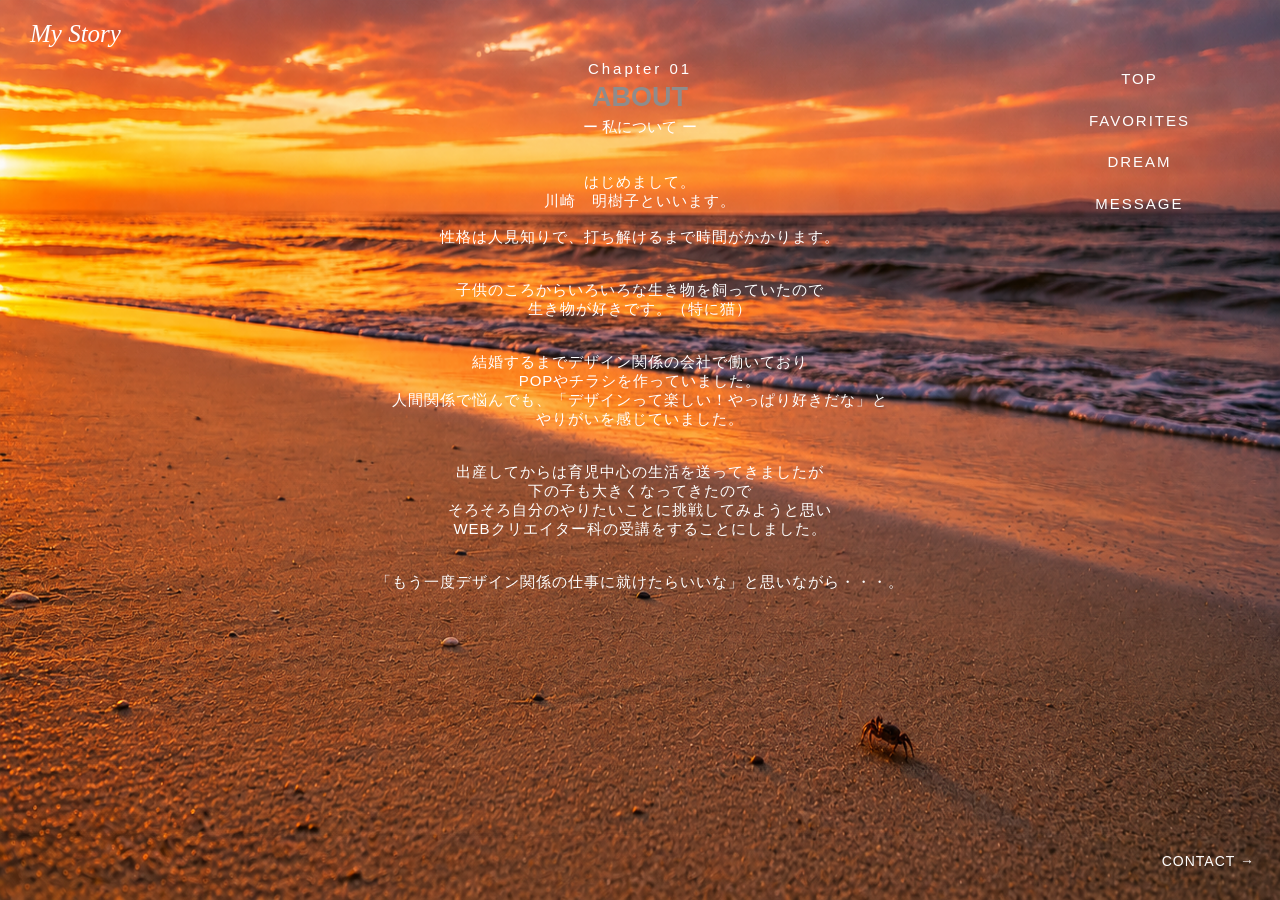
==== about.html @ 0c9deefb "Add files via upload" ====
<!DOCTYPE html>
<html lang="ja">

<head>
    <meta charset="UTF-8">
    <meta name="viewport" content="width=device-width, initial-scale=1.0">
    <title>ABOUT</title>
    <link rel="stylesheet" href="css/style.css">
</head>

<body>
    <section class="about-page">
        <p class="my-story">My Story</p>
        <nav class="nav">
            <a href="index.html">TOP</a>
            <a href="favorites.html">FAVORITES</a>
            <a href="dream.html"> DREAM</a>
            <a href="message.html">MESSAGE</a>
        </nav>
        <p class="Chapter">Chapter 01</p>
        <h2>ABOUT</h2>
        <p>ー 私について ー</p>
        <br>
        <br>
        <p class="about-text">
            はじめまして。 <br>
            川崎　明樹子といいます。<br><br>
            性格は人見知りで、打ち解けるまで時間がかかります。<br><br><br>
            子供のころからいろいろな生き物を飼っていたので <br>
            生き物が好きです。（特に猫）
            <br> <br><br>
            結婚するまでデザイン関係の会社で働いており <br>
            POPやチラシを作っていました。<br>
            人間関係で悩んでも、「デザインって楽しい！やっぱり好きだな」と <br>
            やりがいを感じていました。
            <br> <br> <br>
            出産してからは育児中心の生活を送ってきましたが <br>
            下の子も大きくなってきたので <br>
            そろそろ自分のやりたいことに挑戦してみようと思い <br>
            WEBクリエイター科の受講をすることにしました。 <br> <br><br>
            「もう一度デザイン関係の仕事に就けたらいいな」と思いながら・・・。
        </p>
    </section>

    <a href="contact.html" class="contact">
        CONTACT →
        <span>Let's talk.</span>
    </a>



</body>

</html>
---- css/style.css ----
* {
    margin: 0;
    padding: 0;
    box-sizing: border-box;
}


body {
    font-family: sans-serif;
}


/* TOP画像部分 */

.hero {
    width: 100%;
    height: 100vh;
    background-image:
        url(../images/top.jpg);
    background-size: cover;
    background-position: center center;
    position: relative;
    z-index: 1;
}

.overlay {
    position: absolute;
    top: 0;
    left: 0;
    width: 100%;
    height: 100%;
    background: rgba(0, 0, 0, 0.30);
    z-index: 2;
}

/* タイトル */

.hero-text {
    position: absolute;
    top: 30%;
    right: 10%;
    color: white;
    text-align: center;
    z-index: 3;
}


.hero-text h1 {
    font-family: "Alex Brush", cursive;
    font-size: 90px;
    font-weight: 590;
    letter-spacing: 1px;
}


.subtitle {
    font-size: 16px;
    letter-spacing: 2px;
}

.top-my-story {
    font-family: "Times New Roman", serif;
    font-size: 30px;
    font-style: italic;
    color: white;
    margin-top: 37px;
    letter-spacing: 2px;
}


.concept {
    margin-top: 35px;
    font-size: 20px;
    line-height: 1.8;
    letter-spacing: 2px;
}


/* CONTACT */

.contact {
    position: absolute;
    right: 40px;
    bottom: 40px;
    color: white !important;
    text-decoration: none;
    font-size: 14px;
    transition: .3s;
    z-index: 3;
    letter-spacing: 2px;
}

.contact span {
    display: block;
    opacity: 0;
    transform: translateY(10px);
    transition: .3s;
    z-index: 3;
}

.contact:hover {
    color: white !important;
}

.contact:hover span {
    opacity: 1;
    transform: translateY(0);
}

.navigation {
    position: absolute;
    right: 12%;
    bottom: 15%;
    display: flex;
    flex-direction: column;
    gap: 18px;
    text-align: right;
    z-index: 3;
}

.navigation a {
    position: relative;
    left: 0;
    color: white;
    text-decoration: none;
    font-size: 15px;
    letter-spacing: 3px;
    opacity: 0;
    transform: translateY(25px);
    animation: navFadeUp 1s ease-out forwards;
    transition: color .4s ease, left .4s ease;
}

.navigation a:nth-child(1) {
    animation-delay: 0.3s;
}

.navigation a:nth-child(2) {
    animation-delay: 0.6s;
}

.navigation a:nth-child(3) {
    animation-delay: 0.9s;
}

.navigation a:nth-child(4) {
    animation-delay: 1.2s;
}

/* 下からふわっと表示 */
@keyframes navFadeUp {
    from {
        opacity: 0;
        transform: translateY(25px);
    }

    to {
        opacity: 1;
        transform: translateY(0);
    }
}

/* hoverしたとき少し左へ */
.navigation a:hover {
    left: -8px;
}

/* hover色 */

.about:hover {
    color: #b69504;
    transform: translateX(-8px);
}


.favorites:hover {
    color: #ee398d;
    transform: translateX(-8px);
}


.dream:hover {
    color: #a538e4;
    transform: translateX(-8px);
}


.message:hover {
    color: #25abf8;
    transform: translateX(-8px);
}

/* =========================
   スマホ表示
   ========================= */

@media screen and (max-width: 768px) {

    /* TOP画像 */
    .hero {
        height: 100vh;
        min-height: 600px;
        background-position: center center;
    }

    /* タイトル */
    .hero-text {
        top: 25%;
        right: 0;
        left: 0;
        width: 100%;
        padding: 0 20px;
    }

    .hero-text h1 {
        font-size: 55px;
        letter-spacing: 1px;
        line-height: 1.2;
    }

    .subtitle {
        font-size: 13px;
        letter-spacing: 1.5px;
        margin-top: 10px;
    }

    .top-my-story {
        font-size: 25px;
        margin-top: 30px;
    }

    .concept {
        margin-top: 25px;
        font-size: 15px;
        letter-spacing: 1px;
        line-height: 1.8;
    }


    /* ナビゲーション */
    .navigation {
        right: 0;
        left: 0;
        bottom: 16%;
        align-items: center;
        text-align: center;
        gap: 16px;
    }

    .navigation a {
        font-size: 14px;
        letter-spacing: 2px;
    }

    /* スマホではhoverの横移動をなくす */
    .navigation a:hover {
        left: 0;
        transform: none;
    }


    /* CONTACT */
    .contact {
        right: 20px;
        bottom: 20px;
        font-size: 12px;
        letter-spacing: 1.5px;
    }

    /* スマホではhoverがないので Let's talk. を最初から表示 */
    .contact span {
        opacity: 1;
        transform: none;
        margin-top: 4px;
    }

}

/* =========================
   ABOUTページ
========================= */

.about-page {
    width: 100%;
    height: 100vh;
    background-image: url(../images/about.png);
    background-size: 100% 100%;
    background-position: center center;
    background-repeat: no-repeat;
    position: relative;
    z-index: 1;
}

.my-story {
    position: absolute;
    z-index: 10;
    top: 20px;
    left: 30px;
    margin: 0;
    color: white;
    font-family: "Times New Roman", serif;
    font-size: 25px;
    font-style: italic;
}

.about-page h2 {
    color: rgb(143, 140, 140);
    padding-bottom: 5px;
    text-align: center;
    font-size: 27px;
}

.about-page p.Chapter {
    padding-top: 60px;
    padding-bottom: 5px;
    color: white;
}

p {
    color: white;
}

.about-page p.about-text {
    color: white;
    font-size: 15px;
    letter-spacing: 1px;
}

.nav {
    color: white;
    position: absolute;
    z-index: 10;
    top: 60px;
    right: 90px;
    margin: 0;
    text-align: center;
}

/* ナビのリンク */

.nav a {
    display: block;
    color: white;
    text-decoration: none;
    font-size: 15px;
    letter-spacing: 2px;
    line-height: 2.5em;
    margin-bottom: 4px;
}


/* マウスを乗せても色を変えない */

.nav a:hover {
    color: #a8793f;
    text-decoration: none;
}

.contact {
    position: absolute;
    z-index: 10;
    right: 25px;
    bottom: 15px;
    margin: 0;
    color: #a8793f;
    font-size: 14px;
    letter-spacing: 1px;
}




/* DREAMページ領域 */

.dream-page {
    width: 100%;
    height: 100vh;
    background-image: url(../images/dream.png);
    background-size: cover;
    background-position: center center;
    position: relative;
    z-index: 1;
}

.Chapter {
    padding-top: 30px;
     letter-spacing: 3px;
}

.dream-page h2 {
    font-size: 27px;
    color: #c162f8;
    text-align: center;
    padding-top: 5px;
}

.Chapter,
p {
    font-size: 15px;
    text-align: center;
}

.dream-page li {
    font-size: 17px;
    padding-left: 150px;
    padding-bottom: 7px;
    color: #a538e4;
}

.about-dream {
    width: 60%;
    margin-left: 70px;
}

div.box-r,
div.box-l {
    padding: 1.5em;
    background: rgba(255, 255, 255, 0.3);
    width: 70%;
    margin-bottom: 1.5em;
    text-align: center;
}

div.box-r {
    margin-left: 150px;
}

dt {
    font-size: large;
    color: #a538e4;
    line-height: 2em;
    text-decoration: underline;
}

dd {
    font-size: small;
}

.nav {
    color: white;
    position: absolute;
    z-index: 10;
    top: 60px;
    right: 90px;
    margin: 0;
    text-align: center;
}

.nav a {
    .nav a {
        display: block;
        color: white;
        text-decoration: none;
        font-size: 15px;
        letter-spacing: 2px;
        line-height: 2.5em;
        margin-bottom: 4px;
    }

    .nav a:hover {
        color: white;
        text-decoration: none;
    }
}

/* FAVORITESページ領域 */

.favorites-page {
    width: 100%;
    min-height: 100vh;
    height: auto;
    background-image: url(../images/favorites.png);
    background-size: cover;
    background-position: center center;
    position: relative;
    z-index: 1;
}

.favorites-page h2 {
    color: rgb(245, 101, 168);
    padding-bottom: 5px;
    text-align: center;
    font-size: 27px;
}

.chapter {
    font-size: 20px;
    margin-bottom: 10px;
    letter-spacing: 3px;
}


/* ==============================
   カテゴリー全体
============================== */

.favorites-content {
    width: 100%;
    max-width: 1220px;
    margin: 0 auto;
    display: grid;
    grid-template-columns: repeat(4, 1fr);
    gap: 20px;
}


/* ==============================
   4つのカード
============================== */

.favorite-card {
    min-height: 440px;
    padding: 55px 25px 35px;
    display: flex;
    flex-direction: column;
    align-items: center;
    justify-content: center;
    text-align: center;
    color: #ffffff;
    text-decoration: none;

    /* 半透明のボックス */
    background: rgba(255, 255, 255, 0.3);

    /* 白い枠線 */
    border: 2px solid rgba(255, 255, 255, 0.65);

    /* 角丸 */
    border-radius: 28px;

    backdrop-filter: blur(2px);

    transition:
        transform 0.3s ease,
        background 0.3s ease;
}

.favorite-card:hover {
    transform: translateY(-5px);
    background: rgba(255, 255, 255, 0.23);
}


/* ==============================
   アイコン
============================== */

.favorite-icon {
    width: 120px;
    height: 120px;
    display: flex;
    align-items: center;
    justify-content: center;
    margin-bottom: 20px;
    color: #ffffff;
}

.favorite-icon1 img {
    width: 170px;
    height: 170px;
    object-fit: contain;
    display: block;
}

.favorite-icon img {
    width: 120px;
    height: 120px;
    object-fit: contain;
    display: block;
}

/* ==============================
   アイコン下の線
============================== */

.favorite-line {
    width: 85px;
    height: 1px;
    background: rgba(26, 25, 25, 0.75);
    margin-bottom: 25px;
}


/* ==============================
   カードタイトル
============================== */

.favorite-card h3 {
    font-family: "Josefin Sans", sans-serif;
    font-size: 27px;
    font-weight: 600;
    line-height: 1.3;
    letter-spacing: 1px;
    margin-bottom: 20px;
    color: black;
}


/* ==============================
   カード説明
============================== */

.favorite-card p {
    font-size: 13px;
    line-height: 1.8;
    letter-spacing: 1px;
    color: black;
}


/* ==============================
   AND MORE
============================== */

.favorite-more {
    grid-column: 1 / -1;
    min-height: 140px;
    padding: 20px 60px;
    display: flex;
    align-items: center;
    justify-content: center;
    gap: 55px;
    color: #ffffff;
    text-decoration: none;
    background: rgba(255, 255, 255, 0.14);
    border: 2px solid rgba(255, 255, 255, 0.65);
    border-radius: 28px;
    backdrop-filter: blur(2px);
    transition:
        transform 0.3s ease,
        background 0.3s ease;
}

.favorite-more:hover {
    transform: translateY(-4px);
    background: rgba(255, 255, 255, 0.22);
}


/* ==============================
   AND MORE アイコン
============================== */

.more-icon {
    font-size: 52px;
    line-height: 1;
    white-space: nowrap;
}

.more-icon img {
    width: 70px;
    height: 70px;
    object-fit: contain;
    display: block;
}

/* ==============================
   AND MORE テキスト
============================== */

.favorite-more-text {
    text-align: center;
}

.favorite-more-text .favorite-line {
    margin: 0 auto 16px;
}

.favorite-more h3 {
    font-family: "Josefin Sans", sans-serif;
    font-size: 25px;
    letter-spacing: 2px;
    margin-bottom: 10px;
    color: black;
}

.favorite-more p {
    font-size: 13px;
    letter-spacing: 1px;
    color: black;
}


/* ==============================
   CONTACT
============================== */

.contact-link {
    position: absolute;

    right: 45px;
    bottom: 32px;

    color: #ffffff;
    text-decoration: none;

    font-size: 18px;
    letter-spacing: 3px;

    transition: opacity 0.3s ease;
}

.contact-link:hover {
    opacity: 0.6;
}


/* ==============================
   スマートフォン対応
============================== */

@media (max-width: 1000px) {

    .favorites-page {
        padding: 30px 6%;
    }

    .favorites-content {
        grid-template-columns: repeat(2, 1fr);
    }

    .favorite-more {
        grid-column: 1 / -1;
    }

    .side-nav {
        right: 25px;
    }
}


@media (max-width: 600px) {

    .favorites-page {
        padding: 25px 20px 100px;
    }
}

.page-header {
    position: relative;
    top: auto;
    left: auto;
}


/* =========================
   FAVORITES / MOVIE
========================= */

.movie-section {
    width: 90%;
    max-width: 1200px;
    margin: 0 auto;
    padding: 120px 0 140px;
    background: #fff;
}


/* MOVIEタイトル */

.movie-section .section-title {
    text-align: center;
    margin-bottom: 25px;
}

.movie-section .section-number {
    margin: 0 0 5px;
    font-size: 14px;
    letter-spacing: 1px;
}

.movie-section .section-title h2 {
    margin: 0;
    color: #f05a9d;
    font-size: 30px;
    letter-spacing: 1px;
}


/* 最初のコメント */

.movie-section .section-intro {
    margin: 0 auto 70px;
    text-align: center;
    line-height: 2;
    font-size: 15px;
    letter-spacing: 1px;
    color: #333;
}


/* 3作品を横並び */

.movie-list {
    display: flex;
    justify-content: space-between;
    gap: 55px;
    width: 100%;
}


/* 1作品 */

.movie-item {
    flex: 1;
    text-align: center;
}


/* 映画画像 */

.movie-image {
    width: 100%;
    height: 330px;
    margin-bottom: 25px;
    overflow: hidden;
}

.movie-image img {
    width: 100%;
    height: 100%;
    object-fit: contain;
}


/* 映画タイトル */

.movie-item h3 {
    margin: 0 0 20px;
    font-family: "Josefin Sans", sans-serif;
    font-size: 21px;
    font-weight: 600;
    line-height: 1.5;
    letter-spacing: 1px;
    color: #222;
}


/* 映画コメント */

.movie-comment {
    margin: 0 auto;
    max-width: 320px;
    font-size: 14px;
    line-height: 2;
    letter-spacing: 0.5px;
    color: #444;
    text-align: left;
}


/* =========================
   ページ内スクロール
========================= */

html {
    scroll-behavior: smooth;
}

/* =========================
   ANIMATION
========================= */

.animation-section {
    padding: 100px 8%;
}

.animation-section .section-title {
    text-align: center;
    margin-bottom: 25px;
}

.animation-section .section-number {
    margin: 0 0 5px;
    font-size: 14px;
    letter-spacing: 1px;
}

.animation-section .section-title h2 {
    margin: 0;
    color: #f05a9d;
    font-size: 30px;
    letter-spacing: 2px;
}

.animation-item {
    display: flex;
    align-items: center;
    justify-content: center;
    gap: 70px;
    max-width: 1000px;
    margin: 60px auto 0;
}

/* Animation 画像 */
.animation-image {
    width: 330px;
    height: 460px;
    flex-shrink: 0;
}

.animation-image img {
    width: 100%;
    height: 100%;
    object-fit: contain;
    display: block;
}

/* Animation 文章 */
.animation-text {
    max-width: 430px;
}

.animation-text h3 {
    font-size: 28px;
    font-weight: 500;
    letter-spacing: 3px;
    margin-bottom: 25px;
    text-align: center;
}

.animation-comment {
    font-size: 15px;
    line-height: 2.2;
    letter-spacing: 1px;
}


/* =========================
   TV SERIES
========================= */

.tv-section {
    padding: 100px 8%;
}

.tv-section .section-title {
    text-align: center;
    margin-bottom: 25px;
}

.tv-section .section-number {
    margin: 0 0 5px;
    font-size: 14px;
    letter-spacing: 1px;
}

.tv-section .section-title h2 {
    margin: 0;
    color: #f05a9d;
    font-size: 30px;
    letter-spacing: 2px;
}

.tv-item {
    display: flex;
    align-items: center;
    justify-content: center;
    gap: 70px;
    max-width: 1000px;
    margin: 60px auto 0;
}

/* TV Series 画像 */
.tv-image {
    width: 330px;
    height: 460px;
    flex-shrink: 0;
}

.tv-image img {
    width: 100%;
    height: 100%;
    object-fit: contain;
    display: block;
}

/* TV Series 文章 */
.tv-text {
    max-width: 430px;
}

.tv-text h3 {
    font-size: 28px;
    font-weight: 500;
    letter-spacing: 3px;
    margin-bottom: 25px;
}

.tv-comment {
    font-size: 15px;
    line-height: 2.2;
    letter-spacing: 1px;
}

.animation-comment,
.tv-comment {
    display: block !important;
    visibility: visible !important;
    opacity: 1 !important;
    color: #222 !important;
    font-size: 15px !important;
    line-height: 2.2 !important;
    text-align: left;
}

/* =========================
   CAT
========================= */

.cat-section {
    width: 90%;
    max-width: 1100px;
    margin: 0 auto;
    padding: 120px 0 160px;
    background: #fff;
    color: #333;
}


/* =========================
   CAT タイトル
========================= */

.cat-section .section-title {
    text-align: center;
    margin-bottom: 35px;
}

.cat-section .section-number {
    margin: 0 0 5px;
    font-size: 14px;
    letter-spacing: 1px;
}

.cat-section .section-title h2 {
    margin: 0;
    color: #f05a9d;
    font-size: 30px;
    letter-spacing: 2px;
}


/* =========================
   INTRO
========================= */

.cat-intro {
    max-width: 700px;
    margin: 0 auto 120px;
    text-align: center;
}

.cat-intro p {
    margin: 0;
    font-size: 16px;
    line-height: 2.2;
    letter-spacing: 1px;
    color: #444 !important;
    display: block !important;
    visibility: visible !important;
    opacity: 1 !important;
}


/* =========================
   文章＋画像
========================= */

.cat-story {
    display: flex;
    align-items: center;
    justify-content: space-between;
    gap: 80px;
    margin-bottom: 150px;
}

.cat-story.reverse {
    flex-direction: row-reverse;
}


/* =========================
   CAT 文章
========================= */

.cat-text {
    flex: 1;
    max-width: 500px;
}

.cat-text h3 {
    margin: 0 0 30px;
    font-family: "Josefin Sans", sans-serif;
    font-size: 25px;
    font-weight: 500;
    letter-spacing: 2px;
    color: #222;
}

.cat-text p {
    margin: 0 0 25px;
    font-size: 15px;
    line-height: 2.2;
    letter-spacing: 0.8px;
    color: #444;
}


/* =========================
   CAT 画像
========================= */

.cat-image {
    width: 430px;
    flex-shrink: 0;
}

.cat-image img {
    width: 100%;
    height: auto;
    display: block;
    object-fit: contain;
}


/* =========================
   日常の思い出
========================= */

.cat-memory {
    margin-bottom: 150px;
    text-align: center;
}

.cat-memory>h3 {
    margin: 0 0 70px;
    font-family: "Josefin Sans", sans-serif;
    font-size: 25px;
    font-weight: 500;
    letter-spacing: 2px;
    color: #222;
}

.cat-memory-item {
    margin-bottom: 100px;
}

.cat-memory-item:last-child {
    margin-bottom: 0;
}

.cat-memory-item>p {
    margin: 0 0 30px;
    font-size: 18px;
    line-height: 1.8;
    letter-spacing: 1px;
    color: #333;
}

.cat-memory-item .cat-image {
    width: 650px;
    max-width: 100%;
    margin: 0 auto;
}


/* =========================
   エピソード
========================= */

.cat-episodes {
    max-width: 750px;
    margin: 0 auto 130px;
}

.cat-episodes h3 {
    margin: 0 0 40px;
    text-align: center;
    font-family: "Josefin Sans", sans-serif;
    font-size: 25px;
    font-weight: 500;
    letter-spacing: 2px;
    color: #222;
}

.cat-episodes p {
    margin: 0 0 25px;
    font-size: 15px;
    line-height: 2.3;
    letter-spacing: 0.8px;
    color: #444;
}


/* =========================
   その後のみいちゃん
========================= */

.cat-final-story {
    max-width: 750px;
    margin: 0 auto 130px;
    text-align: center;
}

.cat-final-story p {
    margin: 0 0 30px;
    font-size: 16px;
    line-height: 2.3;
    letter-spacing: 1px;
    color: #444;
}


/* =========================
   最後のメッセージ
========================= */

.cat-message {
    max-width: 750px;
    margin: 0 auto;
    padding: 70px 40px;
    text-align: center;
    border-top: 1px solid rgba(245, 90, 157, 0.35);
    border-bottom: 1px solid rgba(245, 90, 157, 0.35);
}

.cat-message h3 {
    margin: 0 0 40px;
    font-family: "Josefin Sans", sans-serif;
    font-size: 25px;
    font-weight: 500;
    letter-spacing: 3px;
    color: #f05a9d;
}

.cat-message p {
    margin: 0 0 25px;
    font-size: 16px;
    line-height: 2.3;
    letter-spacing: 1px;
    color: #444;
}

.cat-message p:last-child {
    margin-bottom: 0;
    font-size: 19px;
    color: #333;
}

/* =========================
   NICE PLACE
========================= */

.nice-section {
    width: 90%;
    max-width: 1100px;
    margin: 0 auto;
    padding: 120px 0 160px;
    background: #fff;
    color: #333;
}

/* =========================
   NICE PLACE タイトル
========================= */

.nice-section .section-title {
    text-align: center;
    margin-bottom: 45px;
}

.nice-section .section-number {
    margin: 0 0 5px;
    font-size: 14px;
    letter-spacing: 1px;
}

.nice-section .section-title h2 {
    margin: 0;
    color: #f05a9d;
    font-size: 30px;
    letter-spacing: 2px;
}

/* =========================
   INTRODUCTION
========================= */

.nice-intro {
    max-width: 750px;
    margin: 0 auto 120px;
    text-align: center;
}

.nice-intro p {
    margin: 0 0 30px;
    font-size: 15px;
    line-height: 2.3;
    letter-spacing: 1px;
    color: #444;
}

.nice-intro p:last-child {
    margin-bottom: 0;
}

/* =========================
   コース全体
========================= */

.walk-course {
    margin-bottom: 150px;
}

.walk-course h3,
.favorite-view h3,
.other-favorites h3,
.osaka-trip h3 {
    margin: 0 0 20px;
    text-align: center;
    font-family: "Josefin Sans", sans-serif;
    font-size: 25px;
    font-weight: 500;
    letter-spacing: 2px;
    color: #222;
}

.course-intro,
.trip-intro {
    margin: 0 auto 50px;
    text-align: center;
    font-size: 15px;
    line-height: 2.2;
    letter-spacing: 1px;
    color: #444;
}

/* =========================
   写真
========================= */

/* =========================
   その他のお気に入り写真
   横並び
========================= */

.other-favorites {
    margin-bottom: 150px;
}

.other-favorites h3 {
    margin-bottom: 50px;
}

.other-favorites .photo-item {
    width: calc((100% - 90px) / 4);
    margin: 0;
    text-align: center;
}

.other-favorites {
    display: flex;
    flex-wrap: wrap;
    justify-content: space-between;
    gap: 30px;
}

.other-favorites h3 {
    width: 100%;
    text-align: center;
}

.other-favorites .photo-item img {
    width: 100%;
    height: 170px;
    object-fit: contain;
    display: block;
}

.other-favorites .photo-comment {
    margin-top: 15px;
    font-size: 13px;
    line-height: 1.8;
}

.nice-section .photo-item img {
    width: 100%;
    height: auto;
    display: block;
    object-fit: contain;
    margin: 0 auto;
}

/* =========================
   写真コメント
========================= */

.nice-section .photo-comment {
    margin: 20px 0 0;
    font-size: 14px;
    line-height: 2;
    letter-spacing: 0.8px;
    color: #444;
}

/* =========================
   海沿いコース
========================= */

.seaside {
    display: flex;
    flex-wrap: wrap;
    justify-content: space-between;
    gap: 30px;
}

.seaside h3,
.seaside .course-intro {
    width: 100%;
}

.seaside h3 {
    margin-bottom: 20px;
    text-align: center;
}

.seaside .course-intro {
    margin-bottom: 50px;
    text-align: center;
}

.seaside .photo-item {
    width: calc((100% - 90px) / 4);
    margin: 0;
    text-align: center;
}

.seaside .photo-item img {
    width: 100%;
    height: 240x;
    object-fit: contain;
    display: block;
}

.seaside .photo-comment {
    margin-top: 15px;
    font-size: 13px;
    line-height: 1.8;
}

/* =========================
   川沿いコース
========================= */

.riverside {
    display: flex;
    flex-wrap: wrap;
    justify-content: space-between;
    gap: 3px;
}

.riverside h3,
.riverside .course-intro {
    width: 100%;
}

.riverside h3 {
    margin-bottom: 20px;
    text-align: center;
}

.riverside .course-intro {
    margin-bottom: 50px;
    text-align: center;
}

.riverside .photo-item {
    width: calc((100% - 90px) / 4);
    margin: 0;
    text-align: center;
}

.riverside .photo-item img {
    width: 100%;
    height: 340px;
    object-fit: contain;
    display: block;
}

.riverside .photo-comment {
    margin-top: 15px;
    font-size: 13px;
    line-height: 1.8;
}

/* =========================
   My favorite view
========================= */

.favorite-view {
    margin-bottom: 150px;
    text-align: center;
}

.favorite-view>p {
    margin: 0 0 45px;
    font-size: 15px;
    line-height: 2.2;
    letter-spacing: 1px;
    color: #444;
}

.favorite-view-photo {
    width: 100%;
    max-width: 600px;
    margin: 0 auto;
}

.favorite-view-photo img {
    width: 100%;
    height: auto;
    display: block;
}

.other-favorites {
    margin-bottom: 150px;
}

/* =========================
   大阪一人旅
========================= */

.osaka-trip {
    display: flex;
    flex-wrap: wrap;
    justify-content: space-between;
    gap: 3px;
    margin-bottom: 50px;
}

.osaka-trip h3,
.osaka-trip .trip-intro {
    width: 100%;
}

.osaka-trip h3 {
    margin-bottom: 20px;
    text-align: center;
}

.osaka-trip .trip-intro {
    margin-bottom: 50px;
    text-align: center;
}

.osaka-trip .photo-item {
    width: calc((100% - 90px) / 4);
    margin: 0;
    text-align: center;
}

.osaka-trip .photo-item img {
    width: 100%;
    height: 320px;
    object-fit: contain;
    display: block;
}

.osaka-trip .photo-comment {
    margin-top: 15px;
    font-size: 13px;
    line-height: 1.8;
}

/* =========================
   NOVEL
========================= */

.novel-section {
    width: 90%;
    max-width: 1100px;
    margin: 0 auto;
    padding: 120px 0 160px;
    background: #fff;
    color: #333;
}

/* =========================
   NOVEL タイトル
========================= */

.novel-section>.section-title {
    text-align: center;
    margin-bottom: 30px;
}

.novel-section .section-number {
    margin: 0 0 5px;
    font-size: 14px;
    letter-spacing: 1px;
}

.novel-section .section-title h2 {
    margin: 0;
    color: #f05a9d;
    font-size: 30px;
    letter-spacing: 2px;
}

/* =========================
   NOVEL INTRO
========================= */

.novel-intro {
    margin: 0 auto 70px;
    text-align: center;
}

.novel-intro p {
    margin: 0;
    font-size: 15px;
    line-height: 2.2;
    letter-spacing: 1px;
    color: #444;
}

/* =========================
   NOVEL 3作品
========================= */

.novel-list {
    display: flex;
    justify-content: space-between;
    gap: 45px;
    width: 100%;
}

.novel-item {
    flex: 1;
    text-align: center;
}

/* =========================
   NOVEL 画像
========================= */

.novel-image {
    width: 100%;
    height: 300px;
    margin-bottom: 25px;
}

.novel-image img {
    width: 100%;
    height: 100%;
    object-fit: contain;
    display: block;
}

/* =========================
   NOVEL タイトル
========================= */

.novel-item h3 {
    margin: 0 0 20px;
    font-family: "Josefin Sans", sans-serif;
    font-size: 21px;
    font-weight: 600;
    line-height: 1.5;
    letter-spacing: 1px;
    color: #222;
}

/* =========================
   NOVEL コメント
========================= */

.novel-comment {
    margin: 0 auto;
    max-width: 320px;
    font-size: 14px;
    line-height: 2;
    letter-spacing: 0.5px;
    color: #444;
    text-align: left;
}


/* =========================
   COMIC
========================= */

.comic-section {
    margin-top: 170px;
}

/* =========================
   COMIC タイトル
========================= */

.comic-section .section-title {
    text-align: center;
    margin-bottom: 30px;
}

.comic-section .section-number {
    margin: 0 0 5px;
    font-size: 14px;
    letter-spacing: 1px;
}

.comic-section .section-title h2 {
    margin: 0;
    color: #f05a9d;
    font-size: 30px;
    letter-spacing: 2px;
}

/* =========================
   COMIC INTRO
========================= */

.comic-intro {
    margin: 0 auto 70px;
    text-align: center;
}

.comic-intro p {
    margin: 0;
    font-size: 15px;
    line-height: 2.2;
    letter-spacing: 1px;
    color: #444;
}

/* =========================
   COMIC 作品
========================= */

/* =========================
   COMIC 作品
========================= */

.comic-item {
    display: flex;
    align-items: center;
    justify-content: center;
    gap: 80px;
    max-width: 950px;
    margin: 0 auto;
}

/* =========================
   COMIC 画像
========================= */

.comic-image {
    width: 420px;
    flex-shrink: 0;
}

.comic-image img {
    width: 100%;
    height: auto;
    display: block;
    object-fit: contain;
}

/* =========================
   COMIC 文章
========================= */

.comic-text {
    width: 400px;
    max-width: 400px;
    text-align: center;
}

/* Comicタイトル */

.comic-text h3 {
    margin: 0 0 25px;
    font-family: "Josefin Sans", sans-serif;
    font-size: 27px;
    font-weight: 500;
    letter-spacing: 2px;
    color: #222;
    text-align: center;
}

/* Comicコメント */

.comic-text .comic-comment {
    margin: 0;
    font-size: 15px;
    line-height: 2.2;
    letter-spacing: 0.8px;
    color: #444;
    text-align: left;
}

.comic-section .comic-text h3 {
    text-align: center !important;
}

/* =========================
   ↑ TOP 固定表示
========================= */

.back-to-top {
    position: fixed;
    left: 50%;
    bottom: 25px;
    transform: translateX(-50%);

    width: 130px;
    padding: 13px 0;

    background: #f05a9d;
    color: #ffffff;

    text-decoration: none;
    text-align: center;

    font-size: 15px;
    font-weight: 500;
    letter-spacing: 2px;

    border-radius: 30px;

    z-index: 1000;

    transition: background 0.3s ease,
                transform 0.3s ease;
}

.back-to-top:hover {
    background: #e54891;
    transform: translateX(-50%) translateY(-3px);
}

/* =========================
   スマートフォン対応
========================= */

@media (max-width: 800px) {

    .novel-section {
        width: 90%;
        padding: 90px 0 120px;
    }

    .novel-list {
        flex-direction: column;
        gap: 70px;
    }

    .novel-image {
        height: 320px;
    }

    .novel-comment {
        max-width: 500px;
    }

    .comic-section {
        margin-top: 120px;
    }

    .comic-item {
        flex-direction: column;
        gap: 40px;
    }

    .comic-image {
        width: 90%;
        max-width: 350px;
    }

    .comic-text {
        max-width: 500px;
        text-align: center;
    }

    .comic-comment {
        text-align: left;
    }
}


/* =========================
   AND MORE
========================= */

.and-more-section {
    width: 100%;
    margin-top: 120px;
    padding: 0 0 180px;
    background: #fff;
    box-sizing: border-box;
}


/* =========================
   AND MORE タイトル
========================= */

.and-more-section .section-title {
    width: 100%;
    text-align: center;
    margin: 0 auto 60px;
}

.and-more-section .section-title .section-number {
    margin: 0 0 5px;
    font-size: 14px;
    letter-spacing: 1px;
    color: #333;
    text-align: center;
}

.and-more-section .section-title h2 {
    margin: 0 auto;
    padding: 0;

    color: #f05a9d !important;

    font-size: 30px;
    font-weight: 500;
    letter-spacing: 2px;

    text-align: center !important;
}


/* =========================
   大きなピンクの円
========================= */

.and-more-list {
    width: 1200px;
    height: 1200px;

    max-width: 94vw;
    max-height: 94vw;

    margin: 0 auto;

    padding: 180px 150px;

    background: #f05a9d;

    border-radius: 50%;

    box-sizing: border-box;

    display: flex;
    flex-direction: column;
    justify-content: flex-start;
}


/* =========================
   導入文
========================= */

.and-more-intro {
    width: 100%;
    max-width: 800px;

    margin: 0 auto 70px;

    text-align: center;

    font-size: 16px;
    line-height: 2.2;
    letter-spacing: 1px;

    color: #444;
}

/* =========================
   10個の文章
========================= */

.and-more-list p:not(.and-more-intro) {
    width: 82%;

    margin: 0 0 30px;

    font-size: 14px;
    line-height: 1.8;
    letter-spacing: 1px;

    color: #ffffff !important;
}


/* =========================
   左右交互に配置
========================= */

/* 左 */
.and-more-list p:nth-child(2),
.and-more-list p:nth-child(4),
.and-more-list p:nth-child(6),
.and-more-list p:nth-child(8),
.and-more-list p:nth-child(10) {
    align-self: flex-start;
    text-align: left;
}


/* 右 */
.and-more-list p:nth-child(3),
.and-more-list p:nth-child(5),
.and-more-list p:nth-child(7),
.and-more-list p:nth-child(9),
.and-more-list p:nth-child(11) {
    align-self: flex-end;
    text-align: right;
}


/* 最後の文章 */
.and-more-list p:last-child {
    margin-bottom: 0;
}

/* AND MORE 最後の文章を少し右へ */
.and-more-list p:last-child {
    transform: translateX(70px);
}

/* =========================
   スマートフォン
========================= */

@media (max-width: 800px) {

    .and-more-section {
        margin-top: 80px;
        padding-bottom: 100px;
    }

    .and-more-section .section-title {
        margin-bottom: 40px;
    }

    .and-more-section .section-title h2 {
        font-size: 26px;
    }

    .and-more-list {
        width: 94vw;
        height: 94vw;

        min-height: 850px;
        max-height: none;

        padding: 100px 50px;

        border-radius: 50%;
    }

.and-more-intro {
    font-size: 14px;
    line-height: 1.8;
    margin-bottom: 50px;
}

    .and-more-list p:not(.and-more-intro) {
        width: 88%;
        font-size: 11px;
        line-height: 1.7;
        margin-bottom: 13px;
    }
}

/* =========================
   MESSAGEページ
========================= */

.message-page {
    min-height: 100vh;
    padding: 40px 8% 100px;
    box-sizing: border-box;
    background-image: url(../images/message.png);
    background-repeat: no-repeat;
}

/* Chapter 04 */
.message-page .Chapter {
    margin-top: 10px;
    margin-bottom: 10px;
    text-align: center;
    font-size: 16px;
    letter-spacing: 3px;
}

/* MESSAGE */
.message-page h2 {
    margin: 0;
    text-align: center;
    font-size: 27px;
    font-weight: 600;
    letter-spacing: 6px;
    color: #25abf8;
}

/* ー 今 思うこと ー */
.message-page > p:not(.my-story):not(.Chapter) {
    text-align: center;
    margin: 15px 0 50px;
    font-size: 15px;
    letter-spacing: 3px;
}


/* =========================
   文章
========================= */

.message-text {
    max-width: 850px;
    margin: 0 auto;
    text-align: left;
    line-height: 2.2;
    letter-spacing: 2px;
}

/* 各段落 */
.message-text > p {
    margin: 0 0 38px;
    font-size: 12px;
}

/* 最初の段落 */
.message-text > p:first-child {
    margin-bottom: 55px;
}


/* =========================
   最後の感謝
========================= */

.message-text .message-thanks {
    margin-top: 65px;
    margin-bottom: 25px;
    text-align: center;
    font-size: 17px;
    letter-spacing: 2px;
}


/* =========================
   Thank you
========================= */

.message-text .thank-you {
    margin-top: 35px;
    text-align: center;
    font-family: serif;
    font-size: 14px;
    font-style: italic;
    letter-spacing: 5px;
    opacity: 0.8;
}

.message-title {
    position: relative;
    top: -50px;
}

/* =========================
   CONTACTページ
========================= */

.contact-page {
    width: 100%;
    min-height: 100vh;
    background: #e8e3dc;
    color: #333;
    position: relative;
    padding: 60px 8% 100px;
}


/* =========================
   My Story
========================= */

.contact-page .my-story {
    position: absolute;
    top: 20px;
    left: 30px;
    margin: 0;
    color: #555;
    font-family: "Times New Roman", serif;
    font-size: 25px;
    font-style: italic;
}


/* =========================
   ナビゲーション
========================= */

.contact-nav {
    position: absolute;
    top: 45px;
    right: 70px;
    display: flex;
    gap: 30px;
}

.contact-nav a {
    color: #555;
    text-decoration: none;
    font-size: 13px;
    letter-spacing: 2px;
    transition: opacity 0.3s ease;
}

.contact-nav a:hover {
    opacity: 0.5;
}


/* =========================
   CONTACT メイン
========================= */

.contact-content {
    width: 100%;
    max-width: 850px;
    margin: 0 auto;
    padding-top: 100px;
    text-align: center;
}


/* CONTACT */

.contact-label {
    margin-bottom: 15px;
    font-family: "Josefin Sans", sans-serif;
    font-size: 13px;
    letter-spacing: 4px;
    color: #777;
}


/* Let's talk. */

.contact-content h1 {
    margin: 0 0 25px;
    font-family: "Times New Roman", serif;
    font-size: 64px;
    font-weight: 400;
    font-style: italic;
    letter-spacing: 2px;
    color: #333;
}


/* 質問 */

.contact-question {
    margin-bottom: 30px;
    font-family: "Josefin Sans", sans-serif;
    font-size: 18px;
    letter-spacing: 2px;
    color: #555;
}


/* 説明 */

.contact-intro {
    margin-bottom: 65px;
    font-size: 14px;
    line-height: 2.2;
    letter-spacing: 1px;
    color: #555;
}


/* =========================
   フォーム
========================= */

.contact-form {
    width: 100%;
    max-width: 600px;
    margin: 0 auto;
    text-align: center;
}

/* 各入力項目 */

.form-group {
    margin-bottom: 35px;
}


/* ラベル */

.form-group label {
    display: block;
    margin-bottom: 10px;
    font-family: "Josefin Sans", sans-serif;
    font-size: 12px;
    letter-spacing: 3px;
    color: #555;
}


/* 名前 */

.form-group input,
.form-group textarea {
    width: 70%;
    border: none;
    border-bottom: 1px solid #999;
    background: transparent;
    padding: 12px 5px;
    font-family: sans-serif;
    font-size: 14px;
    color: #333;
    outline: none;
}


/* メッセージ */

.form-group textarea {
    height: 250px;
    resize: vertical;
    border: 1px solid #999;
    padding: 15px;
}


/* プレースホルダー */

.form-group input::placeholder,
.form-group textarea::placeholder {
    color: #999;
}


/* フォーカス */

.form-group input:focus,
.form-group textarea:focus {
    border-color: #555;
}


/* =========================
   SENDボタン
========================= */

.contact-form button {
    display: block;
    margin: 15px auto 0;
    padding: 12px 35px;
    border: 1px solid #555;
    border-radius: 30px;
    background: transparent;
    color: #333;
    font-size: 13px;
    letter-spacing: 3px;
    cursor: pointer;
    transition:
        background 0.3s ease,
        color 0.3s ease;
}


.contact-form button:hover {
    background: #555;
    color: #fff;
}

/* =========================
   CONTACT スマホ対応
========================= */

@media (max-width: 768px) {

    /* ページ全体 */
    .contact-page {
        min-height: 100vh;
        padding: 30px 20px 70px;
        overflow-x: hidden;
    }

    /* My Story */
    .contact-page .my-story {
        position: static;
        text-align: center;
        font-size: 22px;
        margin-bottom: 25px;
    }

    /* ナビゲーション */
    .contact-nav {
        position: static;
        display: flex;
        justify-content: center;
        flex-wrap: wrap;
        gap: 12px 20px;
        margin-bottom: 50px;
    }

    .contact-nav a {
        font-size: 11px;
        letter-spacing: 1.5px;
    }

    /* CONTACT メイン */
    .contact-content {
        width: 100%;
        max-width: 100%;
        padding-top: 0;
    }

    /* CONTACT */
    .contact-label {
        font-size: 11px;
        letter-spacing: 3px;
        margin-bottom: 10px;
    }

    /* Let's talk. */
    .contact-content h1 {
        font-size: 48px;
        letter-spacing: 1px;
        margin-bottom: 20px;
    }

    /* 質問 */
    .contact-question {
        font-size: 15px;
        letter-spacing: 1.5px;
        margin-bottom: 25px;
    }

    /* 説明 */
    .contact-intro {
        font-size: 13px;
        line-height: 2;
        letter-spacing: 0.5px;
        margin-bottom: 50px;
    }

    /* フォーム */
    .contact-form {
        width: 100%;
        max-width: 100%;
    }

    /* 各入力項目 */
    .form-group {
        margin-bottom: 30px;
    }

    /* NAME */
    .form-group input {
        width: 80%;
        font-size: 14px;
    }

    /* MESSAGE */
    .form-group textarea {
        width: 100%;
        height: 220px;
        font-size: 14px;
    }

    /* ラベル */
    .form-group label {
        font-size: 11px;
        letter-spacing: 2.5px;
    }

    /* SEND */
    .contact-form button {
        margin-top: 10px;
        padding: 11px 30px;
        font-size: 12px;
    }
}
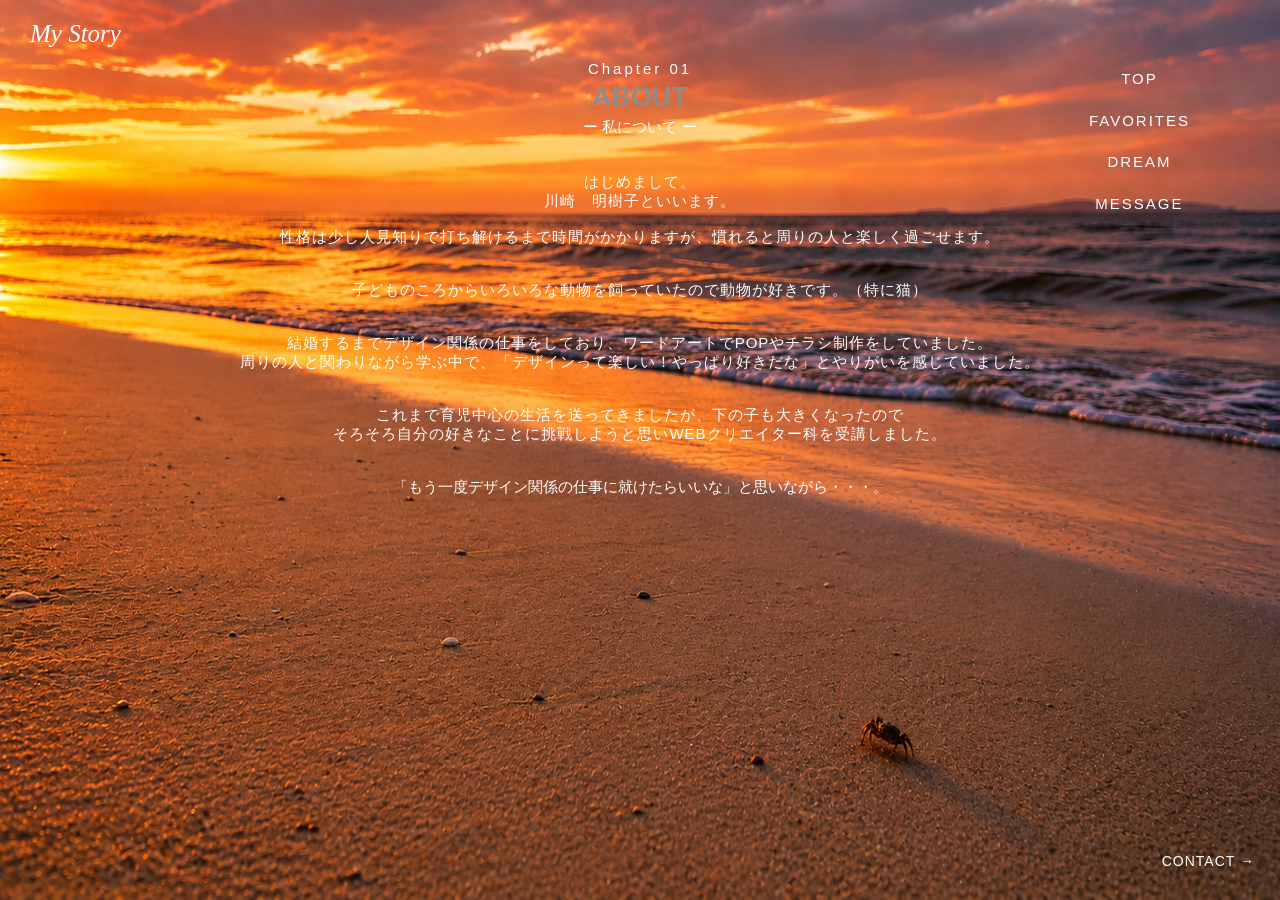
==== commit a06296b1: "Add files via upload" ====
--- a/about.html
+++ b/about.html
@@ -25,20 +25,15 @@
         <p class="about-text">
             はじめまして。 <br>
             川崎　明樹子といいます。<br><br>
-            性格は人見知りで、打ち解けるまで時間がかかります。<br><br><br>
-            子供のころからいろいろな生き物を飼っていたので <br>
-            生き物が好きです。（特に猫）
+            性格は少し人見知りで打ち解けるまで時間がかかりますが、慣れると周りの人と楽しく過ごせます。<br><br><br>
+            子どものころからいろいろな動物を飼っていたので動物が好きです。（特に猫）
             <br> <br><br>
-            結婚するまでデザイン関係の会社で働いており <br>
-            POPやチラシを作っていました。<br>
-            人間関係で悩んでも、「デザインって楽しい！やっぱり好きだな」と <br>
-            やりがいを感じていました。
+            結婚するまでデザイン関係の仕事をしており、ワードアートでPOPやチラシ制作をしていました。<br>
+            周りの人と関わりながら学ぶ中で、「デザインって楽しい！やっぱり好きだな」とやりがいを感じていました。
             <br> <br> <br>
-            出産してからは育児中心の生活を送ってきましたが <br>
-            下の子も大きくなってきたので <br>
-            そろそろ自分のやりたいことに挑戦してみようと思い <br>
-            WEBクリエイター科の受講をすることにしました。 <br> <br><br>
-            「もう一度デザイン関係の仕事に就けたらいいな」と思いながら・・・。
+            これまで育児中心の生活を送ってきましたが、下の子も大きくなったので <br>
+            そろそろ自分の好きなことに挑戦しようと思いWEBクリエイター科を受講しました。 <br> <br><br>
+        <p class="about-text1">「もう一度デザイン関係の仕事に就けたらいいな」と思いながら・・・。</p>
         </p>
     </section>
 
